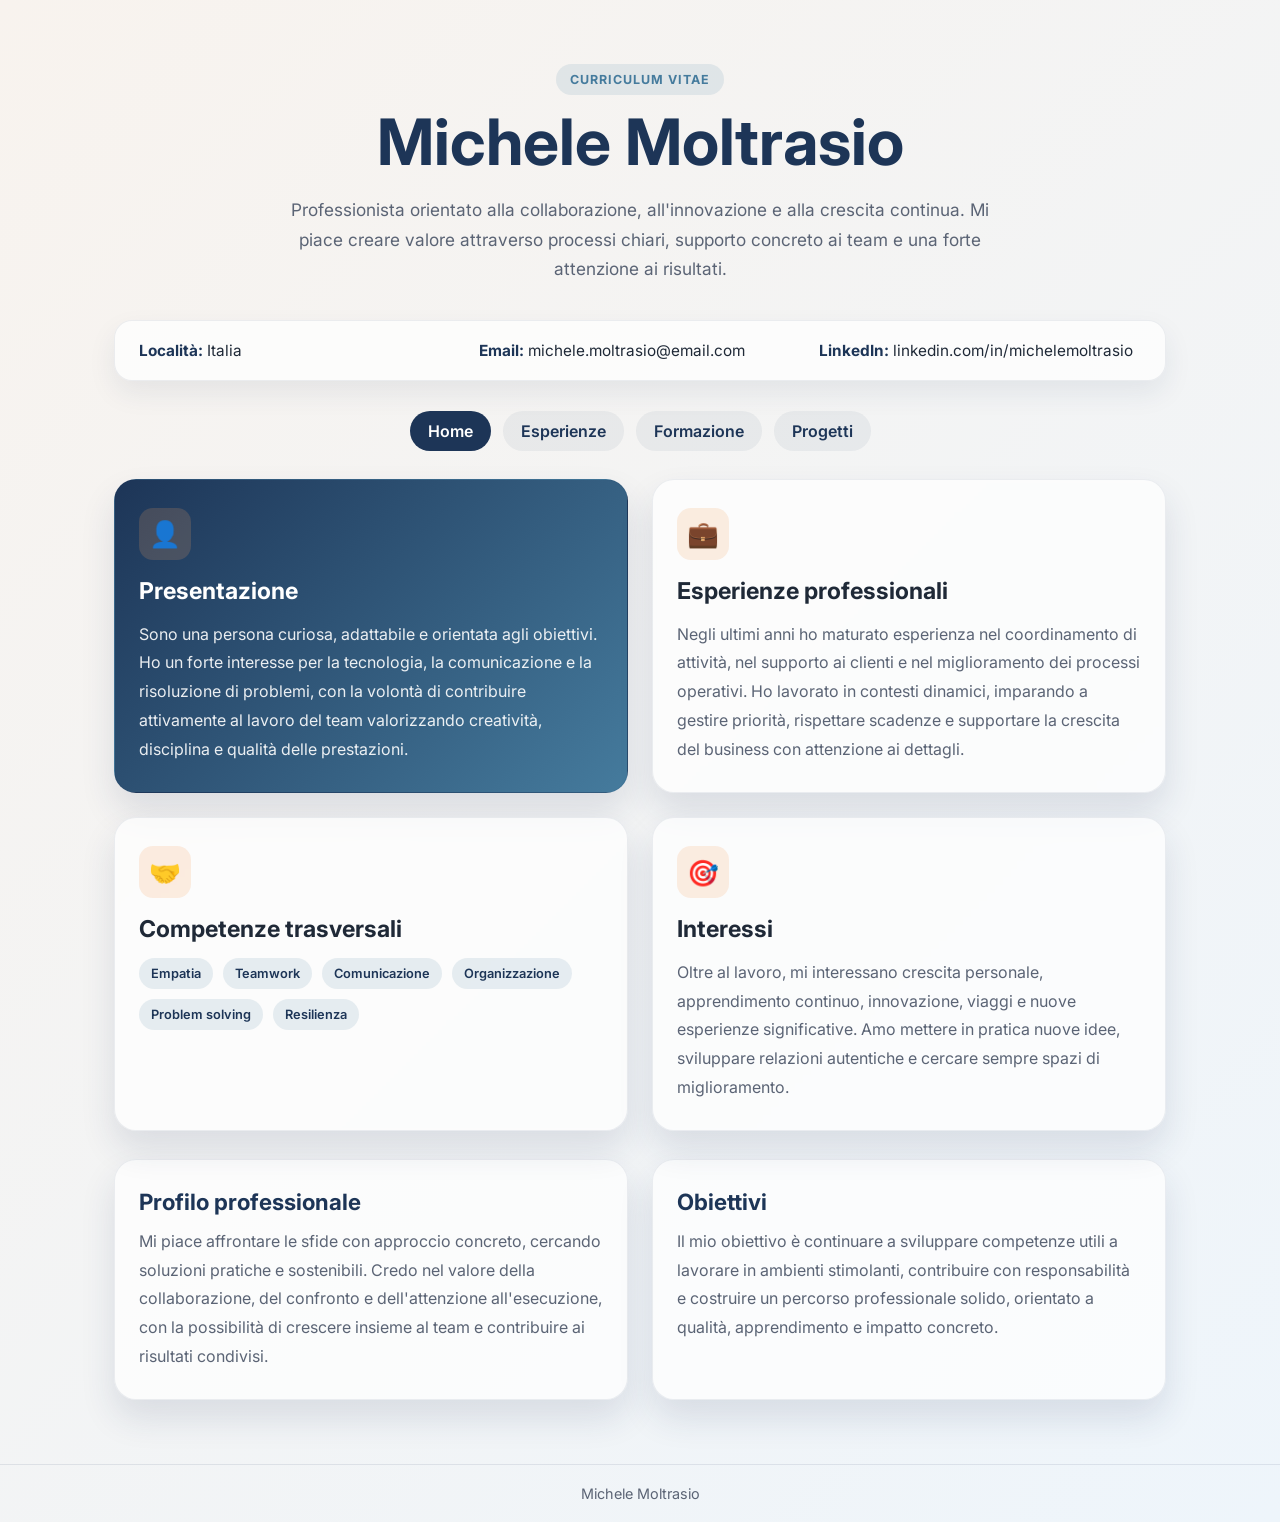
==== index.html @ 5bb1c6d9 "Add files via upload" ====
<!DOCTYPE html>
<html lang="it">
  <head>
    <meta charset="UTF-8" />
    <meta name="viewport" content="width=device-width, initial-scale=1.0" />
    <title>Curriculum Vitae | Michele Moltrasio</title>
    <link rel="preconnect" href="https://fonts.googleapis.com" />
    <link rel="preconnect" href="https://fonts.gstatic.com" crossorigin />
    <link href="https://fonts.googleapis.com/css2?family=Inter:wght@400;500;600;700;800&display=swap" rel="stylesheet" />
    <link rel="stylesheet" href="css/style.css" />
  </head>
  <body>
    <main class="page-shell">
      <header class="hero">
        <p class="eyebrow">Curriculum Vitae</p>
        <h1>Michele Moltrasio</h1>
        <p class="subtitle">
          Professionista orientato alla collaborazione, all'innovazione e alla crescita continua.
          Mi piace creare valore attraverso processi chiari, supporto concreto ai team e una forte attenzione ai risultati.
        </p>
      </header>

      <section class="info-strip" aria-label="Informazioni principali">
        <div><strong>Località:</strong> Italia</div>
        <div><strong>Email:</strong> michele.moltrasio@email.com</div>
        <div><strong>LinkedIn:</strong> linkedin.com/in/michelemoltrasio</div>
      </section>

      <nav class="top-nav" aria-label="Navigazione principale">
        <a href="index.html" class="nav-link active">Home</a>
        <a href="experience.html" class="nav-link">Esperienze</a>
        <a href="education.html" class="nav-link">Formazione</a>
        <a href="projects.html" class="nav-link">Progetti</a>
      </nav>

      <section class="grid" aria-label="Sezioni principali del curriculum">
        <article class="card card-accent">
          <span class="icon">👤</span>
          <h2>Presentazione</h2>
          <p>
            Sono una persona curiosa, adattabile e orientata agli obiettivi. Ho un forte interesse per
            la tecnologia, la comunicazione e la risoluzione di problemi, con la volontà di contribuire
            attivamente al lavoro del team valorizzando creatività, disciplina e qualità delle prestazioni.
          </p>
        </article>

        <article class="card">
          <span class="icon">💼</span>
          <h2>Esperienze professionali</h2>
          <p>
            Negli ultimi anni ho maturato esperienza nel coordinamento di attività, nel supporto ai clienti
            e nel miglioramento dei processi operativi. Ho lavorato in contesti dinamici, imparando a
            gestire priorità, rispettare scadenze e supportare la crescita del business con attenzione ai dettagli.
          </p>
        </article>

        <article class="card">
          <span class="icon">🤝</span>
          <h2>Competenze trasversali</h2>
          <div class="tags" aria-label="Soft skills">
            <span>Empatia</span>
            <span>Teamwork</span>
            <span>Comunicazione</span>
            <span>Organizzazione</span>
            <span>Problem solving</span>
            <span>Resilienza</span>
          </div>
        </article>

        <article class="card">
          <span class="icon">🎯</span>
          <h2>Interessi</h2>
          <p>
            Oltre al lavoro, mi interessano crescita personale, apprendimento continuo, innovazione,
            viaggi e nuove esperienze significative. Amo mettere in pratica nuove idee, sviluppare relazioni
            autentiche e cercare sempre spazi di miglioramento.
          </p>
        </article>
      </section>

      <section class="bottom-panel" aria-label="Profilo e obiettivi">
        <div class="about-block">
          <h2>Profilo professionale</h2>
          <p>
            Mi piace affrontare le sfide con approccio concreto, cercando soluzioni pratiche e sostenibili.
            Credo nel valore della collaborazione, del confronto e dell'attenzione all'esecuzione, con la
            possibilità di crescere insieme al team e contribuire ai risultati condivisi.
          </p>
        </div>

        <div class="about-block">
          <h2>Obiettivi</h2>
          <p>
            Il mio obiettivo è continuare a sviluppare competenze utili a lavorare in ambienti stimolanti,
            contribuire con responsabilità e costruire un percorso professionale solido, orientato a qualità,
            apprendimento e impatto concreto.
          </p>
        </div>
      </section>
    </main>

    <footer class="site-footer">
      <p>Michele Moltrasio</p>
    </footer>
  </body>
</html>
---- css/style.css ----
:root {
  --bg: #f4efe8;
  --panel: #fffdfb;
  --primary: #1d3557;
  --primary-soft: #457b9d;
  --accent: #f4a261;
  --text: #1f2937;
  --muted: #5b6475;
  --shadow: rgba(29, 53, 87, 0.12);
}

* {
  box-sizing: border-box;
}

body {
  margin: 0;
  min-height: 100vh;
  font-family: "Inter", sans-serif;
  background: linear-gradient(135deg, #f8f3ee 0%, #eef5fb 100%);
  color: var(--text);
}

.page-shell {
  max-width: 1100px;
  margin: 0 auto;
  padding: 64px 24px;
}

.site-footer {
  padding: 20px 24px;
  border-top: 1px solid rgba(29, 53, 87, 0.1);
  color: var(--muted);
  text-align: center;
  font-size: 0.9rem;
}

.site-footer p {
  margin: 0;
}

.hero {
  text-align: center;
  margin-bottom: 36px;
}

.top-nav {
  display: flex;
  justify-content: center;
  gap: 12px;
  margin: 0 auto 28px;
  flex-wrap: wrap;
}

.nav-link {
  display: inline-flex;
  align-items: center;
  justify-content: center;
  padding: 10px 18px;
  border-radius: 999px;
  background: rgba(29, 53, 87, 0.06);
  color: var(--primary);
  text-decoration: none;
  font-weight: 600;
  transition: all 0.2s ease;
}

.nav-link:hover,
.nav-link.active {
  background: var(--primary);
  color: #fff;
}

.eyebrow {
  display: inline-block;
  margin: 0 0 12px;
  padding: 8px 14px;
  border-radius: 999px;
  background: rgba(69, 123, 157, 0.12);
  color: var(--primary-soft);
  font-size: 0.78rem;
  font-weight: 700;
  letter-spacing: 0.08em;
  text-transform: uppercase;
}

h1 {
  margin: 0;
  font-size: clamp(2.5rem, 5vw, 4rem);
  line-height: 1.1;
  color: var(--primary);
}

.subtitle {
  max-width: 700px;
  margin: 18px auto 0;
  font-size: 1.08rem;
  line-height: 1.7;
  color: var(--muted);
}

.info-strip {
  display: grid;
  grid-template-columns: repeat(3, minmax(180px, 1fr));
  gap: 18px;
  margin: 0 auto 30px;
  padding: 20px 24px;
  border: 1px solid rgba(29, 53, 87, 0.08);
  border-radius: 18px;
  background: rgba(255, 255, 255, 0.7);
  box-shadow: 0 12px 28px rgba(29, 53, 87, 0.08);
  font-size: 0.96rem;
}

.info-strip strong {
  color: var(--primary);
}

.grid {
  display: grid;
  grid-template-columns: repeat(2, minmax(260px, 1fr));
  gap: 24px;
}

.card {
  background: rgba(255, 255, 255, 0.7);
  border: 1px solid rgba(29, 53, 87, 0.08);
  border-radius: 22px;
  padding: 28px 24px;
  box-shadow: 0 18px 35px var(--shadow);
  backdrop-filter: blur(2px);
  transition: transform 0.25s ease, box-shadow 0.25s ease;
}

.card:hover {
  transform: translateY(-4px);
  box-shadow: 0 22px 40px rgba(29, 53, 87, 0.14);
}

.card-accent {
  background: linear-gradient(135deg, #1d3557 0%, #457b9d 100%);
  color: #ffffff;
}

.card-accent p,
.card-accent .icon {
  color: #f6fbff;
}

.icon {
  display: inline-flex;
  align-items: center;
  justify-content: center;
  width: 52px;
  height: 52px;
  margin-bottom: 16px;
  border-radius: 14px;
  background: rgba(244, 162, 97, 0.18);
  font-size: 1.6rem;
}

.card h2 {
  margin: 0 0 14px;
  font-size: 1.45rem;
  line-height: 1.3;
}

.card p {
  margin: 0;
  font-size: 1rem;
  line-height: 1.8;
  color: var(--muted);
}

.card-accent p {
  color: rgba(255, 255, 255, 0.9);
}

.tags {
  display: flex;
  flex-wrap: wrap;
  gap: 10px;
}

.tags span {
  display: inline-flex;
  align-items: center;
  padding: 8px 12px;
  border-radius: 999px;
  background: rgba(69, 123, 157, 0.12);
  color: var(--primary);
  font-size: 0.8rem;
  font-weight: 600;
}

.bottom-panel {
  display: grid;
  grid-template-columns: repeat(2, minmax(220px, 1fr));
  gap: 24px;
  margin-top: 28px;
}

.about-block {
  padding: 28px 24px;
  border-radius: 22px;
  background: rgba(255, 255, 255, 0.7);
  border: 1px solid rgba(29, 53, 87, 0.08);
  box-shadow: 0 18px 35px var(--shadow);
}

.about-block h2 {
  margin-top: 0;
  margin-bottom: 12px;
  color: var(--primary);
  font-size: 1.4rem;
}

.about-block p {
  margin: 0;
  line-height: 1.8;
  color: var(--muted);
}

.timeline {
  position: relative;
  max-width: 900px;
  margin: 32px auto 0;
  padding-left: 20px;
}

.timeline::before {
  content: "";
  position: absolute;
  left: 12px;
  top: 0;
  bottom: 0;
  width: 2px;
  background: rgba(69, 123, 157, 0.25);
}

.timeline-item {
  position: relative;
  margin-bottom: 28px;
  padding-left: 42px;
}

.timeline-dot {
  position: absolute;
  left: 0;
  top: 10px;
  width: 24px;
  height: 24px;
  border-radius: 50%;
  background: linear-gradient(135deg, #1d3557 0%, #457b9d 100%);
  border: 4px solid #f2f7fb;
  box-shadow: 0 0 0 6px rgba(69, 123, 157, 0.12);
}

.timeline-content {
  background: rgba(255, 255, 255, 0.75);
  border: 1px solid rgba(29, 53, 87, 0.08);
  border-radius: 20px;
  padding: 22px 24px;
  box-shadow: 0 18px 35px var(--shadow);
}

.timeline-content h2 {
  margin: 8px 0 12px;
  color: var(--primary);
  font-size: 1.35rem;
}

.timeline-content p {
  margin: 0;
  line-height: 1.8;
  color: var(--muted);
}

.year {
  display: inline-block;
  padding: 6px 10px;
  border-radius: 999px;
  background: rgba(69, 123, 157, 0.12);
  color: var(--primary-soft);
  font-size: 0.78rem;
  font-weight: 700;
  letter-spacing: 0.04em;
}

.edu-grid,
.project-grid {
  display: grid;
  grid-template-columns: repeat(2, minmax(240px, 1fr));
  gap: 24px;
  margin-top: 32px;
}

.edu-card,
.project-card {
  background: rgba(255, 255, 255, 0.75);
  border: 1px solid rgba(29, 53, 87, 0.08);
  border-radius: 22px;
  padding: 24px;
  box-shadow: 0 18px 35px var(--shadow);
}

.edu-card h2,
.project-card h2 {
  margin: 0 0 12px;
  color: var(--primary);
  font-size: 1.35rem;
}

.edu-card p,
.project-card p {
  margin: 0;
  line-height: 1.8;
  color: var(--muted);
}

.project-tags {
  display: flex;
  flex-wrap: wrap;
  gap: 8px;
  margin-top: 16px;
}

.project-tags span {
  display: inline-flex;
  align-items: center;
  padding: 8px 12px;
  border-radius: 999px;
  background: rgba(69, 123, 157, 0.12);
  color: var(--primary);
  font-size: 0.72rem;
  font-weight: 700;
}

@media (max-width: 760px) {
  .grid,
  .info-strip,
  .bottom-panel,
  .edu-grid,
  .project-grid {
    grid-template-columns: 1fr;
  }

  .page-shell {
    padding-top: 48px;
    padding-bottom: 48px;
  }
}
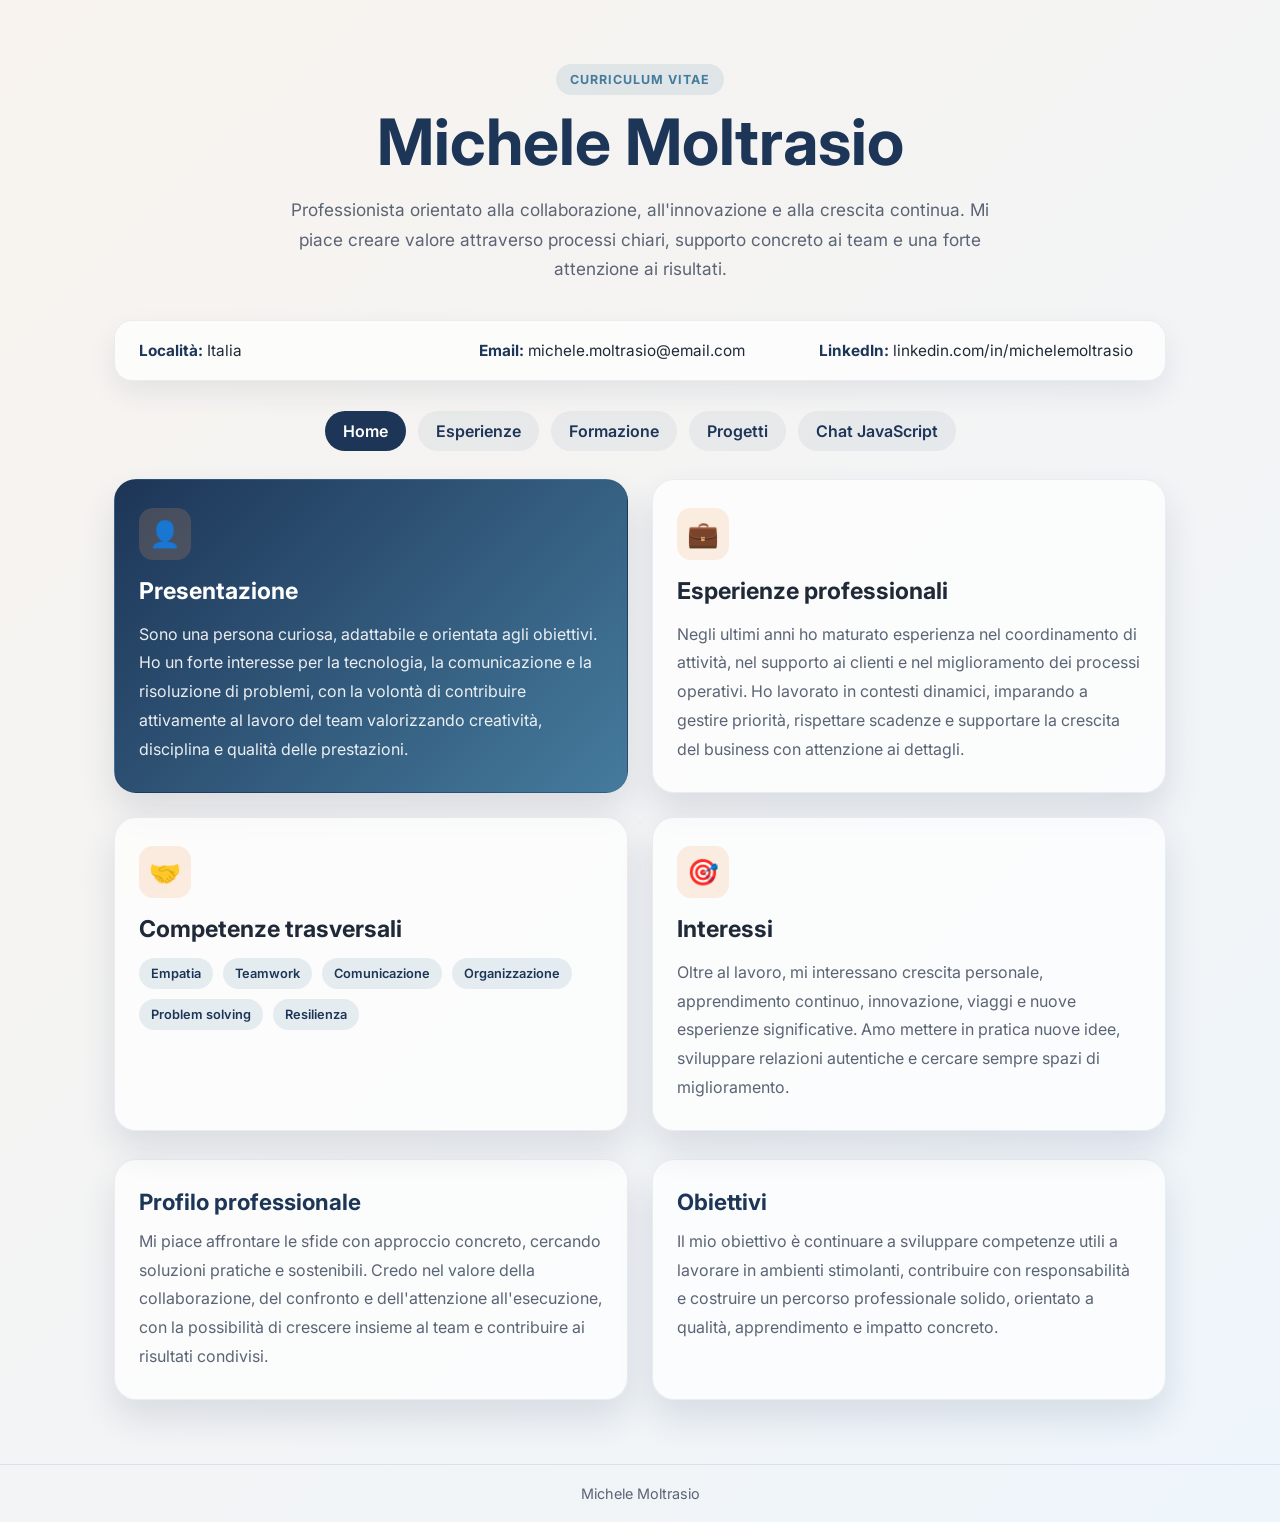
==== commit 63671d53: "Add JavaScript learning chat page Co-authored-by: paracelso95 <305525436+paracelso95@users.noreply.g" ====
--- a/index.html
+++ b/index.html
@@ -31,6 +31,7 @@
         <a href="experience.html" class="nav-link">Esperienze</a>
         <a href="education.html" class="nav-link">Formazione</a>
         <a href="projects.html" class="nav-link">Progetti</a>
+        <a href="chat.html" class="nav-link">Chat JavaScript</a>
       </nav>
 
       <section class="grid" aria-label="Sezioni principali del curriculum">
--- a/css/style.css
+++ b/css/style.css
@@ -336,6 +336,103 @@
   font-weight: 700;
 }
 
+.chat-panel {
+  max-width: 760px;
+  margin: 0 auto;
+  padding: 28px;
+  border: 1px solid rgba(29, 53, 87, 0.08);
+  border-radius: 22px;
+  background: rgba(255, 255, 255, 0.75);
+  box-shadow: 0 18px 35px var(--shadow);
+}
+
+.chat-intro h2 {
+  margin: 0 0 8px;
+  color: var(--primary);
+}
+
+.chat-intro p {
+  margin: 0;
+  line-height: 1.6;
+  color: var(--muted);
+}
+
+.chat-messages {
+  display: flex;
+  flex-direction: column;
+  gap: 12px;
+  height: 360px;
+  margin: 22px 0;
+  padding: 18px;
+  overflow-y: auto;
+  border-radius: 16px;
+  background: rgba(69, 123, 157, 0.08);
+}
+
+.chat-message {
+  max-width: 85%;
+  margin: 0;
+  padding: 12px 16px;
+  border-radius: 16px;
+  line-height: 1.6;
+  overflow-wrap: anywhere;
+}
+
+.bot-message {
+  align-self: flex-start;
+  border: 1px solid rgba(29, 53, 87, 0.08);
+  background: #fffdfb;
+}
+
+.user-message {
+  align-self: flex-end;
+  background: var(--primary);
+  color: #fff;
+}
+
+.chat-form {
+  display: flex;
+  gap: 12px;
+}
+
+.chat-form input {
+  min-width: 0;
+  flex: 1;
+  padding: 12px 16px;
+  border: 1px solid rgba(29, 53, 87, 0.2);
+  border-radius: 999px;
+  font: inherit;
+}
+
+.chat-form input:focus-visible,
+.chat-form button:focus-visible {
+  outline: 3px solid var(--accent);
+  outline-offset: 3px;
+}
+
+.chat-form button {
+  padding: 12px 22px;
+  border: 0;
+  border-radius: 999px;
+  background: var(--primary);
+  color: #fff;
+  font: inherit;
+  font-weight: 600;
+  cursor: pointer;
+}
+
+.visually-hidden {
+  position: absolute;
+  width: 1px;
+  height: 1px;
+  padding: 0;
+  margin: -1px;
+  overflow: hidden;
+  clip: rect(0, 0, 0, 0);
+  white-space: nowrap;
+  border: 0;
+}
+
 @media (max-width: 760px) {
   .grid,
   .info-strip,
@@ -350,3 +447,23 @@
     padding-bottom: 48px;
   }
 }
+
+@media (max-width: 520px) {
+  .chat-panel {
+    padding: 20px 16px;
+  }
+
+  .chat-messages {
+    height: 320px;
+    padding: 12px;
+  }
+
+  .chat-message {
+    max-width: 95%;
+  }
+
+  .chat-form {
+    align-items: stretch;
+    flex-direction: column;
+  }
+}
